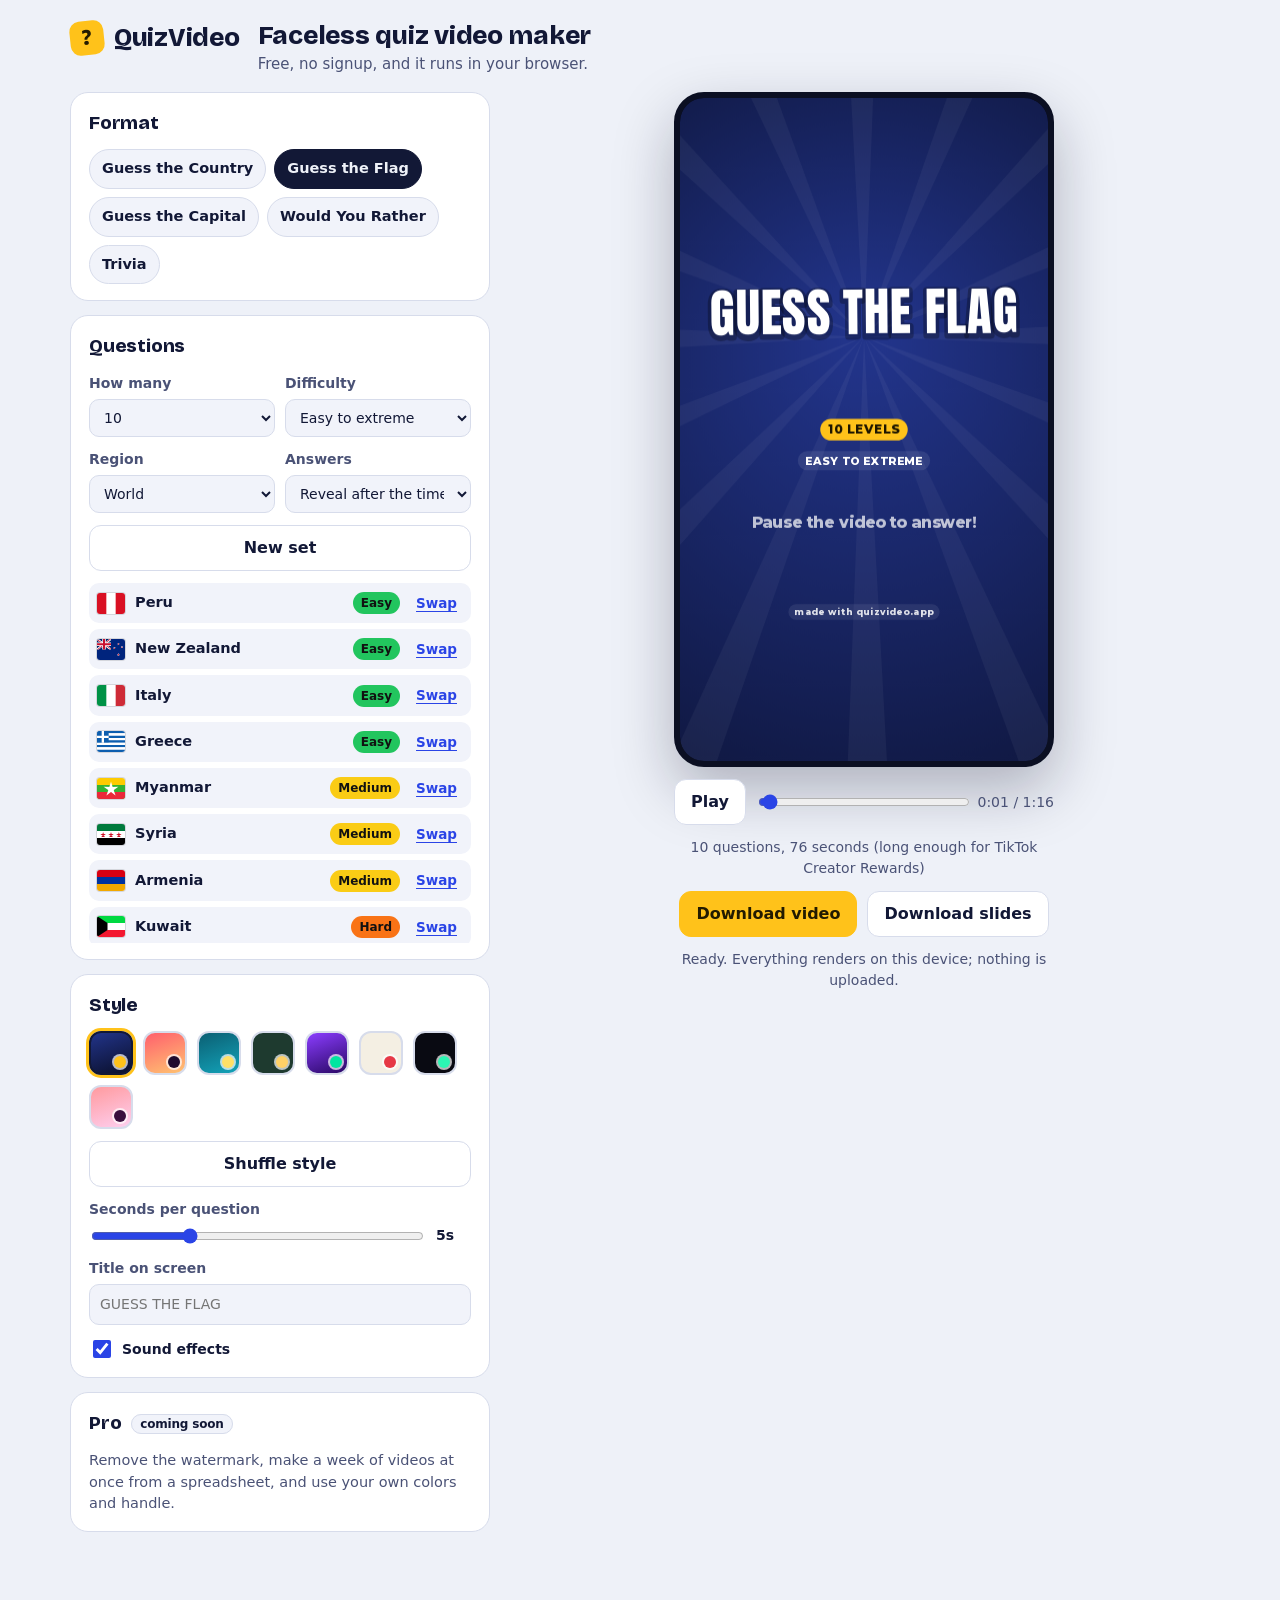
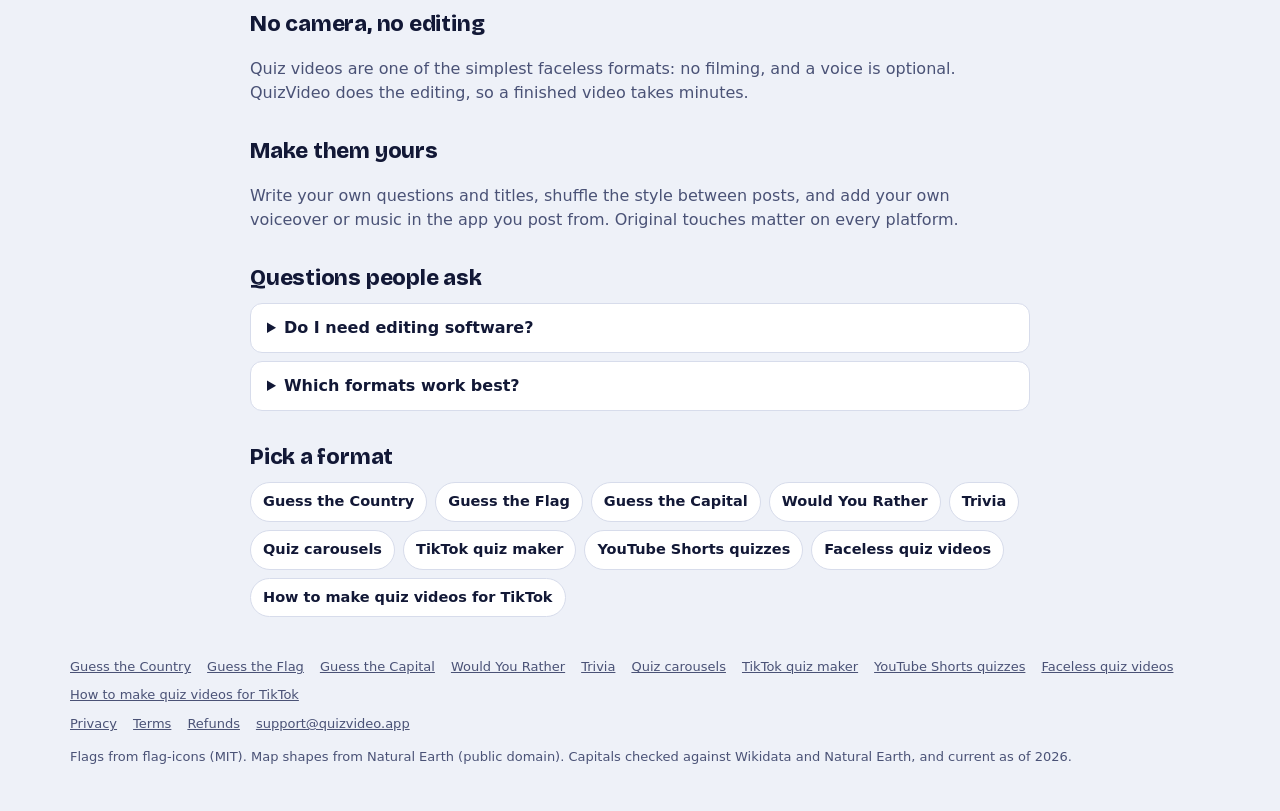
==== faceless-quiz-video-maker.html @ 6f943d4c "Add search pages, legal pages, sitemap and presets" ====
<!doctype html>
<html lang="en">
<head>
<meta charset="utf-8">
<meta name="viewport" content="width=device-width, initial-scale=1, viewport-fit=cover">
<title>Faceless Quiz Video Maker | QuizVideo</title>
<meta name="description" content="Make faceless quiz videos without filming or editing: geography quizzes, would you rather and trivia, exported as MP4 in your browser. Free, no signup.">
<meta name="theme-color" content="#0C1130">
<link rel="canonical" href="https://quizvideo.app/faceless-quiz-video-maker">
<meta property="og:type" content="website">
<meta property="og:site_name" content="QuizVideo">
<meta property="og:title" content="Faceless Quiz Video Maker | QuizVideo">
<meta property="og:description" content="Make faceless quiz videos without filming or editing: geography quizzes, would you rather and trivia, exported as MP4 in your browser. Free, no signup.">
<meta property="og:url" content="https://quizvideo.app/faceless-quiz-video-maker">
<meta name="twitter:card" content="summary">
<link rel="icon" href="/favicon.svg" type="image/svg+xml">
<!--QV:FONTS--><link rel="stylesheet" href="/fonts.css"><!--/QV:FONTS-->
<!--QV:CSS--><link rel="stylesheet" href="/app.css"><!--/QV:CSS-->
<!--QV:IMPORTMAP--><script type="importmap">{"imports":{"mediabunny":"/mediabunny.min.mjs","@mediabunny/aac-encoder":"/mediabunny-aac-encoder.min.mjs","fflate":"/fflate.mjs"}}</script><!--/QV:IMPORTMAP-->
<script>window.QV_PRESET={"format":"flag"}</script>
<!--QV:APP--><script type="module" src="/app.js"></script><!--/QV:APP-->
</head>
<body>
<header class="site">
  <a class="brand" href="/"><span class="mark" aria-hidden="true">?</span>QuizVideo</a>
  <div class="intro"><h1 class="h1">Faceless quiz video maker</h1><p class="tag">Free, no signup, and it runs in your browser.</p></div>
</header>

<main class="studio">
  <section class="stage" aria-label="Preview and export">
    <div class="phone"><canvas id="preview" width="540" height="960" aria-label="Video preview"></canvas></div>
    <div class="transport">
      <button id="play" type="button" class="btn" aria-pressed="false">Play</button>
      <input id="scrub" type="range" min="0" max="1000" value="0" aria-label="Seek through the video">
      <span id="time" class="time">0:00 / 0:00</span>
    </div>
    <p id="meta" class="meta"></p>
    <div class="exports">
      <button id="export-video" type="button" class="btn primary">Download video</button>
      <button id="export-slides" type="button" class="btn">Download slides</button>
    </div>
    <progress id="progress" max="1" value="0" hidden></progress>
    <p id="status" class="status" role="status" aria-live="polite">Loading...</p>
  </section>

  <section class="controls" aria-label="Settings">
    <div class="group">
      <h2>Format</h2>
      <div class="formats" role="radiogroup" aria-label="Format">
        <button type="button" role="radio" data-format="country" aria-checked="true">Guess the Country</button>
        <button type="button" role="radio" data-format="flag" aria-checked="false">Guess the Flag</button>
        <button type="button" role="radio" data-format="capital" aria-checked="false">Guess the Capital</button>
        <button type="button" role="radio" data-format="wyr" aria-checked="false">Would You Rather</button>
        <button type="button" role="radio" data-format="trivia" aria-checked="false">Trivia</button>
      </div>
    </div>

    <div class="group" id="geo-controls">
      <h2>Questions</h2>
      <div class="row">
        <label>How many
          <select id="count">
            <option>5</option><option>6</option><option>7</option><option>8</option><option>9</option>
            <option selected>10</option><option>12</option><option>15</option>
          </select>
        </label>
        <label>Difficulty
          <select id="difficulty">
            <option value="ramp" selected>Easy to extreme</option>
            <option value="easy">Easy</option><option value="medium">Medium</option>
            <option value="hard">Hard</option><option value="extreme">Extreme</option>
          </select>
        </label>
      </div>
      <div class="row">
        <label>Region
          <select id="region">
            <option>World</option><option>Europe</option><option>Asia</option><option>Africa</option>
            <option>North America</option><option>South America</option><option>Oceania</option>
          </select>
        </label>
        <label>Answers
          <select id="mode">
            <option value="reveal" selected>Reveal after the timer</option>
            <option value="choice">Multiple choice</option>
          </select>
        </label>
      </div>
      <button id="new-set" type="button" class="btn">New set</button>
      <ol id="items" class="items"></ol>
    </div>

    <div class="group" id="wyr-controls" hidden>
      <h2>Questions</h2>
      <label for="wyr-text">One per line, as option A | option B. Only add percentages (| 62 | 38) if you have real poll results.</label>
      <textarea id="wyr-text" rows="9" spellcheck="true"></textarea>
    </div>

    <div class="group" id="trivia-controls" hidden>
      <h2>Questions</h2>
      <label for="trivia-text">One per line, as question | right answer | wrong | wrong | wrong. For true or false, write statement | True.</label>
      <textarea id="trivia-text" rows="9" spellcheck="true"></textarea>
    </div>

    <div class="group">
      <h2>Style</h2>
      <div class="themes" id="themes" role="radiogroup" aria-label="Theme"></div>
      <button id="shuffle-style" type="button" class="btn">Shuffle style</button>
      <label class="range">Seconds per question
        <span class="range-row"><input id="seconds" type="range" min="3" max="10" value="5"><output id="seconds-out" for="seconds">5s</output></span>
      </label>
      <label>Title on screen
        <input id="title" type="text" maxlength="40" placeholder="GUESS THE COUNTRY" autocomplete="off">
      </label>
      <label class="check"><input id="sound" type="checkbox" checked> Sound effects</label>
    </div>

    <div class="group pro">
      <h2>Pro <span class="soon">coming soon</span></h2>
      <p>Remove the watermark, make a week of videos at once from a spreadsheet, and use your own colors and handle.</p>
    </div>
  </section>
</main>
<section class="info">
<h2>No camera, no editing</h2>
<p>Quiz videos are one of the simplest faceless formats: no filming, and a voice is optional. QuizVideo does the editing, so a finished video takes minutes.</p>
<h2>Make them yours</h2>
<p>Write your own questions and titles, shuffle the style between posts, and add your own voiceover or music in the app you post from. Original touches matter on every platform.</p>
<h2>Questions people ask</h2>
<details><summary>Do I need editing software?</summary><p>No. QuizVideo renders the finished MP4 in your browser.</p></details>
<details><summary>Which formats work best?</summary><p>Guess the Country and Guess the Flag are easy to binge, and Would You Rather invites comments.</p></details>
<h2>Pick a format</h2>
<ul class="links"><li><a href="/guess-the-country-video-maker">Guess the Country</a></li><li><a href="/guess-the-flag-video-maker">Guess the Flag</a></li><li><a href="/guess-the-capital-video-maker">Guess the Capital</a></li><li><a href="/would-you-rather-video-maker">Would You Rather</a></li><li><a href="/trivia-quiz-video-maker">Trivia</a></li><li><a href="/quiz-carousel-maker">Quiz carousels</a></li><li><a href="/tiktok-quiz-maker">TikTok quiz maker</a></li><li><a href="/youtube-shorts-quiz-maker">YouTube Shorts quizzes</a></li><li><a href="/faceless-quiz-video-maker">Faceless quiz videos</a></li><li><a href="/how-to-make-quiz-videos-for-tiktok">How to make quiz videos for TikTok</a></li></ul>
</section>

<footer class="site-foot">
  <nav aria-label="Formats"><a href="/guess-the-country-video-maker">Guess the Country</a><a href="/guess-the-flag-video-maker">Guess the Flag</a><a href="/guess-the-capital-video-maker">Guess the Capital</a><a href="/would-you-rather-video-maker">Would You Rather</a><a href="/trivia-quiz-video-maker">Trivia</a><a href="/quiz-carousel-maker">Quiz carousels</a><a href="/tiktok-quiz-maker">TikTok quiz maker</a><a href="/youtube-shorts-quiz-maker">YouTube Shorts quizzes</a><a href="/faceless-quiz-video-maker">Faceless quiz videos</a><a href="/how-to-make-quiz-videos-for-tiktok">How to make quiz videos for TikTok</a></nav>
  <nav aria-label="Legal"><a href="/privacy">Privacy</a><a href="/terms">Terms</a><a href="/refunds">Refunds</a><a href="mailto:support@quizvideo.app">support@quizvideo.app</a></nav>
  <p>Flags from flag-icons (MIT). Map shapes from Natural Earth (public domain). Capitals checked against Wikidata and Natural Earth, and current as of 2026.</p>
</footer>
</body>
</html>
---- fonts.css ----
/* Fonts: SIL Open Font License 1.1 (Anton, Luckiest Guy, Montserrat, Bricolage Grotesque) */
@font-face {
  font-family: 'Anton';
  font-style: normal;
  font-weight: 400;
  font-display: swap;
  src: url(/Anton-400-latin-ext.woff2) format('woff2');
  unicode-range: U+0100-02BA, U+02BD-02C5, U+02C7-02CC, U+02CE-02D7, U+02DD-02FF, U+0304, U+0308, U+0329, U+1D00-1DBF, U+1E00-1E9F, U+1EF2-1EFF, U+2020, U+20A0-20AB, U+20AD-20C4, U+2113, U+2C60-2C7F, U+A720-A7FF;
}
@font-face {
  font-family: 'Anton';
  font-style: normal;
  font-weight: 400;
  font-display: swap;
  src: url(/Anton-400-latin.woff2) format('woff2');
  unicode-range: U+0000-00FF, U+0131, U+0152-0153, U+02BB-02BC, U+02C6, U+02DA, U+02DC, U+0304, U+0308, U+0329, U+2000-206F, U+20AC, U+2122, U+2191, U+2193, U+2212, U+2215, U+FEFF, U+FFFD;
}
@font-face {
  font-family: 'Luckiest Guy';
  font-style: normal;
  font-weight: 400;
  font-display: swap;
  src: url(/LuckiestGuy-400-latin-ext.woff2) format('woff2');
  unicode-range: U+0100-02BA, U+02BD-02C5, U+02C7-02CC, U+02CE-02D7, U+02DD-02FF, U+0304, U+0308, U+0329, U+1D00-1DBF, U+1E00-1E9F, U+1EF2-1EFF, U+2020, U+20A0-20AB, U+20AD-20C4, U+2113, U+2C60-2C7F, U+A720-A7FF;
}
@font-face {
  font-family: 'Luckiest Guy';
  font-style: normal;
  font-weight: 400;
  font-display: swap;
  src: url(/LuckiestGuy-400-latin.woff2) format('woff2');
  unicode-range: U+0000-00FF, U+0131, U+0152-0153, U+02BB-02BC, U+02C6, U+02DA, U+02DC, U+0304, U+0308, U+0329, U+2000-206F, U+20AC, U+2122, U+2191, U+2193, U+2212, U+2215, U+FEFF, U+FFFD;
}
@font-face {
  font-family: 'Montserrat';
  font-style: normal;
  font-weight: 700;
  font-display: swap;
  src: url(/Montserrat-700-latin-ext.woff2) format('woff2');
  unicode-range: U+0100-02BA, U+02BD-02C5, U+02C7-02CC, U+02CE-02D7, U+02DD-02FF, U+0304, U+0308, U+0329, U+1D00-1DBF, U+1E00-1E9F, U+1EF2-1EFF, U+2020, U+20A0-20AB, U+20AD-20C4, U+2113, U+2C60-2C7F, U+A720-A7FF;
}
@font-face {
  font-family: 'Montserrat';
  font-style: normal;
  font-weight: 700;
  font-display: swap;
  src: url(/Montserrat-700-latin.woff2) format('woff2');
  unicode-range: U+0000-00FF, U+0131, U+0152-0153, U+02BB-02BC, U+02C6, U+02DA, U+02DC, U+0304, U+0308, U+0329, U+2000-206F, U+20AC, U+2122, U+2191, U+2193, U+2212, U+2215, U+FEFF, U+FFFD;
}
@font-face {
  font-family: 'Montserrat';
  font-style: normal;
  font-weight: 800;
  font-display: swap;
  src: url(/Montserrat-700-latin-ext.woff2) format('woff2');
  unicode-range: U+0100-02BA, U+02BD-02C5, U+02C7-02CC, U+02CE-02D7, U+02DD-02FF, U+0304, U+0308, U+0329, U+1D00-1DBF, U+1E00-1E9F, U+1EF2-1EFF, U+2020, U+20A0-20AB, U+20AD-20C4, U+2113, U+2C60-2C7F, U+A720-A7FF;
}
@font-face {
  font-family: 'Montserrat';
  font-style: normal;
  font-weight: 800;
  font-display: swap;
  src: url(/Montserrat-700-latin.woff2) format('woff2');
  unicode-range: U+0000-00FF, U+0131, U+0152-0153, U+02BB-02BC, U+02C6, U+02DA, U+02DC, U+0304, U+0308, U+0329, U+2000-206F, U+20AC, U+2122, U+2191, U+2193, U+2212, U+2215, U+FEFF, U+FFFD;
}
@font-face {
  font-family: 'Montserrat';
  font-style: normal;
  font-weight: 900;
  font-display: swap;
  src: url(/Montserrat-700-latin-ext.woff2) format('woff2');
  unicode-range: U+0100-02BA, U+02BD-02C5, U+02C7-02CC, U+02CE-02D7, U+02DD-02FF, U+0304, U+0308, U+0329, U+1D00-1DBF, U+1E00-1E9F, U+1EF2-1EFF, U+2020, U+20A0-20AB, U+20AD-20C4, U+2113, U+2C60-2C7F, U+A720-A7FF;
}
@font-face {
  font-family: 'Montserrat';
  font-style: normal;
  font-weight: 900;
  font-display: swap;
  src: url(/Montserrat-700-latin.woff2) format('woff2');
  unicode-range: U+0000-00FF, U+0131, U+0152-0153, U+02BB-02BC, U+02C6, U+02DA, U+02DC, U+0304, U+0308, U+0329, U+2000-206F, U+20AC, U+2122, U+2191, U+2193, U+2212, U+2215, U+FEFF, U+FFFD;
}
@font-face {
  font-family: 'Bricolage Grotesque';
  font-style: normal;
  font-weight: 600 800;
  font-stretch: 100%;
  font-display: swap;
  src: url(/BricolageGrotesque-600_800-latin-ext.woff2) format('woff2');
  unicode-range: U+0100-02BA, U+02BD-02C5, U+02C7-02CC, U+02CE-02D7, U+02DD-02FF, U+0304, U+0308, U+0329, U+1D00-1DBF, U+1E00-1E9F, U+1EF2-1EFF, U+2020, U+20A0-20AB, U+20AD-20C4, U+2113, U+2C60-2C7F, U+A720-A7FF;
}
@font-face {
  font-family: 'Bricolage Grotesque';
  font-style: normal;
  font-weight: 600 800;
  font-stretch: 100%;
  font-display: swap;
  src: url(/BricolageGrotesque-600_800-latin.woff2) format('woff2');
  unicode-range: U+0000-00FF, U+0131, U+0152-0153, U+02BB-02BC, U+02C6, U+02DA, U+02DC, U+0304, U+0308, U+0329, U+2000-206F, U+20AC, U+2122, U+2191, U+2193, U+2212, U+2215, U+FEFF, U+FFFD;
}
---- app.css ----
:root{
  color-scheme: light;
  --bg:#EEF1F8; --panel:#FFFFFF; --panel-2:#F1F3FA; --ink:#121836; --ink-2:#4A5276; --line:#D7DCEB;
  --accent:#FFC21A; --accent-ink:#231B00; --brand:#2A44E6; --good:#0F8F47; --bad:#C93338;
  --head:"Bricolage Grotesque", "Avenir Next", "Segoe UI", system-ui, sans-serif;
  --body:system-ui, -apple-system, "Segoe UI", Roboto, Helvetica, Arial, sans-serif;
  box-sizing:border-box;
  padding-top:env(safe-area-inset-top,0px);
  padding-bottom:env(safe-area-inset-bottom,0px);
}
@media (prefers-color-scheme: dark){
  :root:not([data-theme="light"]){
    color-scheme: dark;
    --bg:#0A0F28; --panel:#121A40; --panel-2:#19224F; --ink:#EEF1FF; --ink-2:#A9B1D8; --line:#28326B;
    --brand:#8C9BFF; --good:#3CD883; --bad:#FF7A7E;
  }
}
:root[data-theme="dark"]{
  color-scheme: dark;
  --bg:#0A0F28; --panel:#121A40; --panel-2:#19224F; --ink:#EEF1FF; --ink-2:#A9B1D8; --line:#28326B;
  --brand:#8C9BFF; --good:#3CD883; --bad:#FF7A7E;
}
*,*::before,*::after{box-sizing:inherit}
[hidden]{display:none!important}
html{scroll-padding-top:env(safe-area-inset-top,0px)}
body{margin:0;background:var(--bg);color:var(--ink);font:16px/1.5 var(--body);-webkit-text-size-adjust:100%}
button,select,input,textarea{font:inherit;color:inherit}
:focus-visible{outline:3px solid var(--brand);outline-offset:2px}

.site{max-width:1180px;margin:0 auto;padding:18px 20px 6px;display:flex;flex-wrap:wrap;align-items:baseline;gap:6px 18px}
.brand{font-family:var(--head);font-weight:800;font-size:26px;color:var(--ink);text-decoration:none;display:inline-flex;align-items:center;gap:10px;letter-spacing:-.01em}
.mark{display:grid;place-items:center;width:34px;height:34px;border-radius:10px;background:var(--accent);color:var(--accent-ink);font-size:22px;transform:rotate(-6deg)}
.tag{margin:0;color:var(--ink-2);font-size:15px}

.studio{max-width:1180px;margin:0 auto;padding:10px 20px 40px;display:grid;grid-template-columns:minmax(300px,420px) 1fr;gap:28px;align-items:start}
.stage{position:sticky;top:calc(env(safe-area-inset-top,0px) + 12px);display:grid;gap:12px;justify-items:center}
.phone{width:100%;max-width:380px;aspect-ratio:9/16;border-radius:30px;overflow:hidden;background:#000;box-shadow:0 24px 60px rgba(10,15,40,.28);border:6px solid #0b0f22}
.phone canvas{display:block;width:100%;height:100%}
.transport{width:100%;max-width:380px;display:grid;grid-template-columns:auto 1fr auto;gap:10px;align-items:center}
.transport input[type=range]{width:100%;accent-color:var(--brand)}
.time{font-variant-numeric:tabular-nums;font-size:14px;color:var(--ink-2)}
.meta{margin:0;font-size:14px;color:var(--ink-2);text-align:center;max-width:380px}
.exports{display:flex;gap:10px;flex-wrap:wrap;justify-content:center}
progress{width:100%;max-width:380px;height:10px;accent-color:var(--brand)}
.status{margin:0;font-size:14px;color:var(--ink-2);text-align:center;max-width:380px;min-height:1.5em}
.status[data-kind="ok"]{color:var(--good)}
.status[data-kind="err"]{color:var(--bad)}

.btn{border:1.5px solid var(--line);background:var(--panel);color:var(--ink);padding:10px 16px;border-radius:12px;font-weight:700;cursor:pointer}
.btn:hover{border-color:var(--ink-2)}
.btn.primary{background:var(--accent);border-color:var(--accent);color:var(--accent-ink)}
.btn.primary:hover{filter:brightness(1.05)}

.controls{display:grid;gap:14px;order:-1}
.group{background:var(--panel);border:1px solid var(--line);border-radius:18px;padding:16px 18px;display:grid;gap:12px}
.group h2{font-family:var(--head);font-size:19px;font-weight:800;margin:0;letter-spacing:-.01em}
.formats{display:flex;flex-wrap:wrap;gap:8px}
.formats button{border:1.5px solid var(--line);background:var(--panel-2);padding:8px 12px;border-radius:999px;cursor:pointer;font-weight:700;font-size:14.5px}
.formats button[aria-checked="true"]{background:var(--ink);color:var(--bg);border-color:var(--ink)}
.row{display:grid;grid-template-columns:1fr 1fr;gap:10px}
label{display:grid;gap:5px;font-size:14px;color:var(--ink-2);font-weight:600}
select,input[type=text],textarea{width:100%;background:var(--panel-2);border:1px solid var(--line);border-radius:10px;padding:9px 10px;color:var(--ink);font-weight:500}
textarea{resize:vertical;font-size:14.5px;line-height:1.45}
.range-row{display:flex;align-items:center;gap:10px}
.range-row input{flex:1;accent-color:var(--brand)}
.range output{font-variant-numeric:tabular-nums;color:var(--ink);font-weight:700;min-width:2.5em}
.check{display:flex;align-items:center;gap:8px;color:var(--ink)}
.check input{width:18px;height:18px;accent-color:var(--brand)}

.items{list-style:none;margin:0;padding:0;display:grid;gap:6px;max-height:360px;overflow:auto}
.items li{display:grid;grid-template-columns:28px 1fr auto auto;gap:10px;align-items:center;background:var(--panel-2);border-radius:10px;padding:6px 8px}
.items img{width:28px;height:21px;border-radius:3px;object-fit:cover;box-shadow:0 0 0 1px rgba(0,0,0,.12)}
.it-name{font-weight:600;font-size:14.5px;overflow:hidden;text-overflow:ellipsis;white-space:nowrap}
.tier{font-size:12px;font-weight:800;padding:2px 8px;border-radius:999px;color:#111;text-transform:capitalize}
.tier-easy{background:#22C55E}.tier-medium{background:#FACC15}.tier-hard{background:#F97316}.tier-extreme{background:#EF4444;color:#fff}
.mini{border:0;background:none;color:var(--brand);font-weight:700;font-size:13.5px;cursor:pointer;padding:4px 6px;text-decoration:underline;text-underline-offset:3px}

.themes{display:flex;flex-wrap:wrap;gap:10px}
.swatch{width:44px;height:44px;border-radius:12px;border:2px solid var(--line);cursor:pointer;position:relative;padding:0}
.swatch span{position:absolute;right:5px;bottom:5px;width:12px;height:12px;border-radius:50%;box-shadow:0 0 0 2px rgba(255,255,255,.7)}
.swatch[aria-checked="true"]{border-color:var(--ink);box-shadow:0 0 0 3px var(--accent)}

.pro p{margin:0;color:var(--ink-2);font-size:14.5px}
.soon{font-family:var(--body);font-size:12px;font-weight:700;background:var(--panel-2);border:1px solid var(--line);padding:2px 8px;border-radius:999px;vertical-align:middle;margin-left:6px}

.site-foot{max-width:1180px;margin:0 auto;padding:0 20px 32px;color:var(--ink-2);font-size:13px}

@media (max-width:860px){
  .studio{grid-template-columns:1fr}
  .stage{position:static}
  .controls{order:0}
  .phone{max-width:320px}
}
@media (prefers-reduced-motion: reduce){ *{scroll-behavior:auto!important} }

/* content pages */
.intro{display:grid;gap:2px}
.h1{font-family:var(--head);font-weight:800;font-size:clamp(20px,3vw,26px);line-height:1.2;margin:0;letter-spacing:-.01em}
.info{max-width:820px;margin:0 auto;padding:6px 20px 40px}
.info h2,.doc h2{font-family:var(--head);font-weight:800;font-size:22px;margin:30px 0 8px;letter-spacing:-.01em}
.info p,.info li,.doc p,.doc li{color:var(--ink-2);max-width:70ch}
.info ol,.info ul:not(.links){padding-left:22px}
.info details{background:var(--panel);border:1px solid var(--line);border-radius:12px;padding:12px 16px;margin:8px 0}
.info summary{cursor:pointer;font-weight:700;color:var(--ink)}
.info details p{margin:8px 0 0}
.links{list-style:none;padding:0;margin:0;display:flex;flex-wrap:wrap;gap:8px}
.links a{display:inline-block;padding:8px 12px;border-radius:999px;background:var(--panel);border:1px solid var(--line);color:var(--ink);text-decoration:none;font-weight:600;font-size:14.5px}
.links a:hover{border-color:var(--ink-2)}
.site-foot nav{display:flex;flex-wrap:wrap;gap:8px 16px;margin-bottom:10px}
.site-foot a{color:var(--ink-2)}
.doc{max-width:760px;margin:0 auto;padding:10px 20px 50px}
.doc h1{font-family:var(--head);font-weight:800;font-size:clamp(28px,5vw,40px);line-height:1.1;margin:12px 0 8px;letter-spacing:-.02em}
.doc .lede{font-size:17px}
.doc a{color:var(--brand)}
.cta{display:inline-block;margin:12px 0;padding:12px 18px;border-radius:12px;background:var(--accent);color:var(--accent-ink)!important;font-weight:800;text-decoration:none}
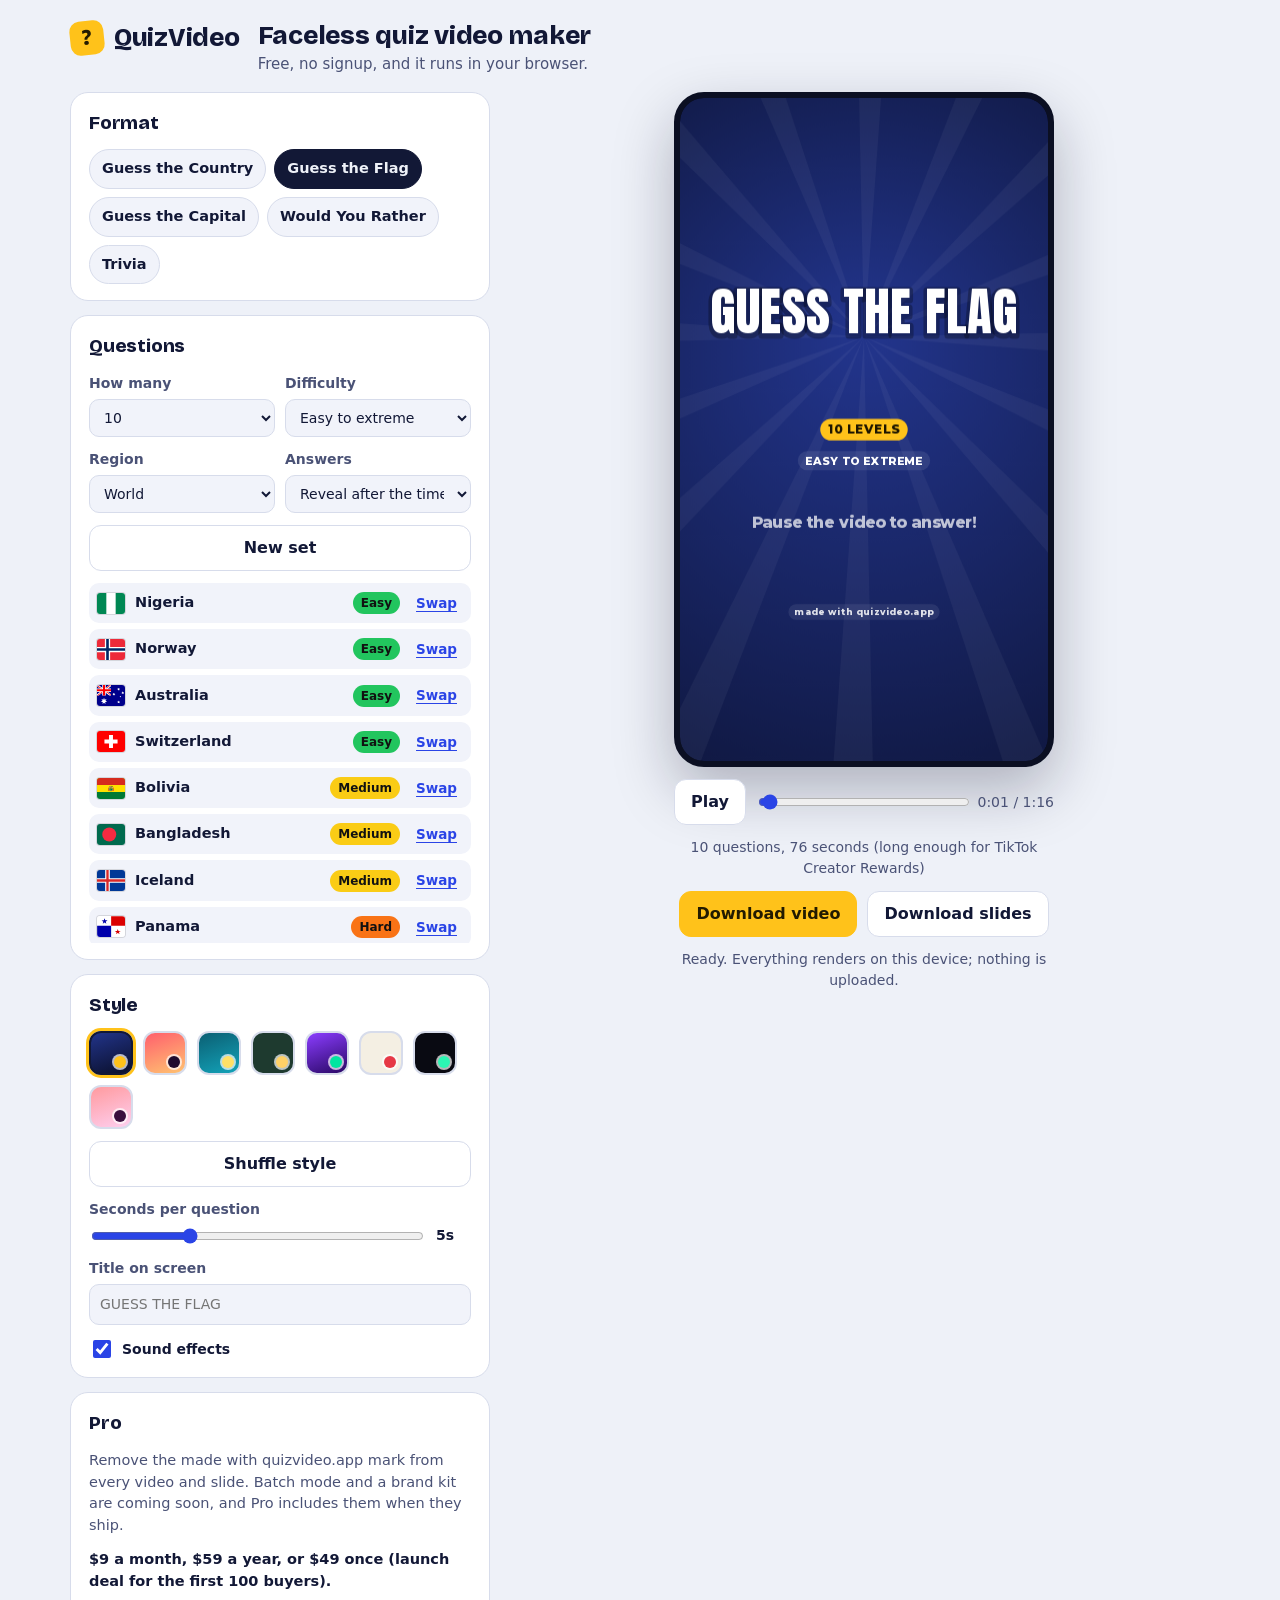
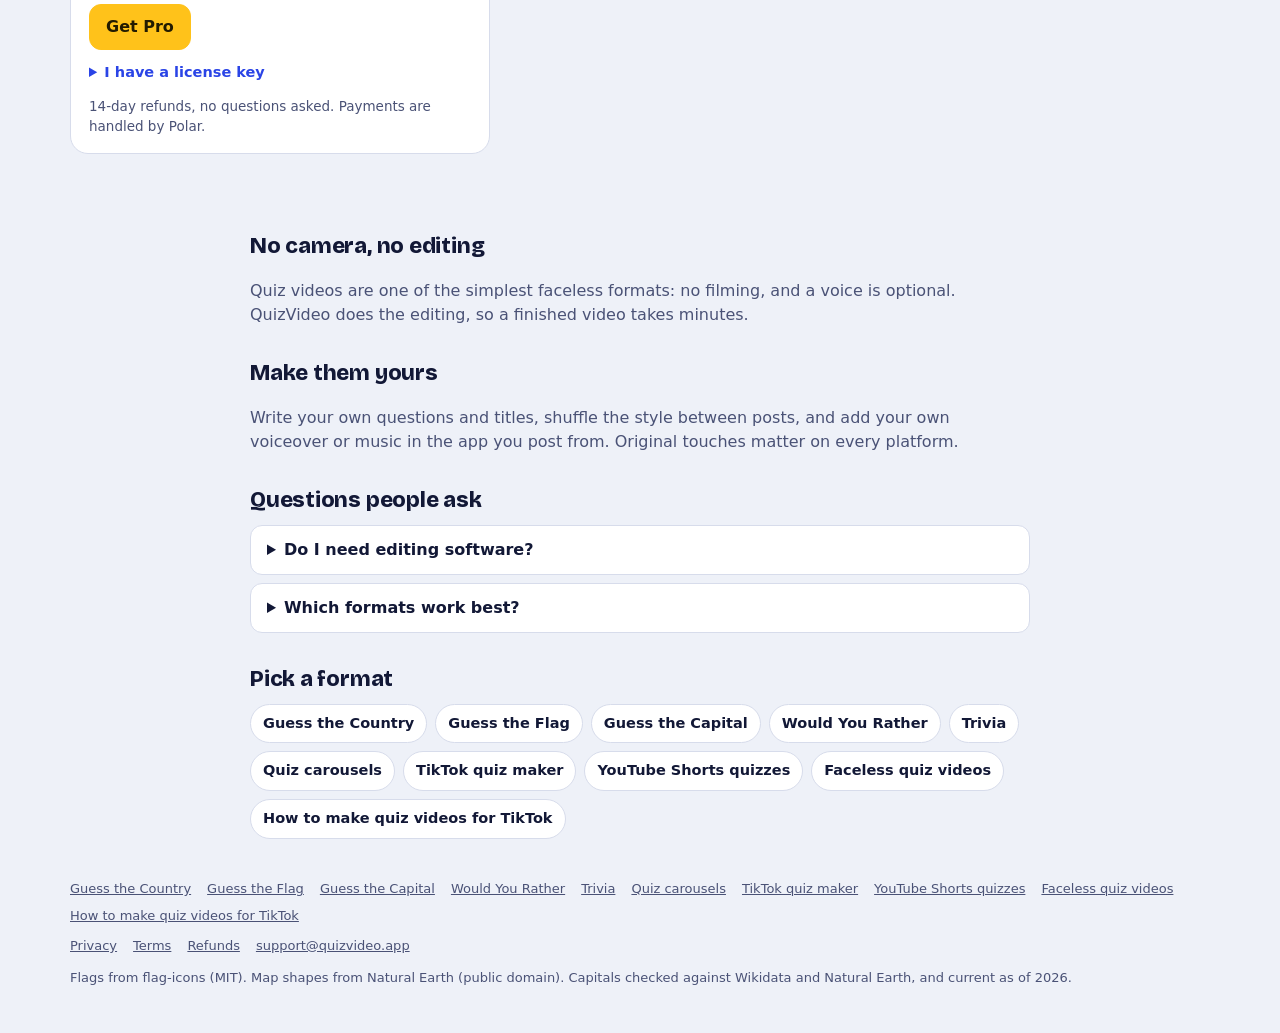
==== commit eb68c927: "Add social preview image and IndexNow key" ====
--- a/faceless-quiz-video-maker.html
+++ b/faceless-quiz-video-maker.html
@@ -12,7 +12,11 @@
 <meta property="og:title" content="Faceless Quiz Video Maker | QuizVideo">
 <meta property="og:description" content="Make faceless quiz videos without filming or editing: geography quizzes, would you rather and trivia, exported as MP4 in your browser. Free, no signup.">
 <meta property="og:url" content="https://quizvideo.app/faceless-quiz-video-maker">
-<meta name="twitter:card" content="summary">
+<meta name="twitter:card" content="summary_large_image">
+<meta property="og:image" content="https://quizvideo.app/og.png">
+<meta property="og:image:width" content="1200">
+<meta property="og:image:height" content="630">
+<meta property="og:image:alt" content="QuizVideo: quiz videos for TikTok, Reels and Shorts">
 <link rel="icon" href="/favicon.svg" type="image/svg+xml">
 <!--QV:FONTS--><link rel="stylesheet" href="/fonts.css"><!--/QV:FONTS-->
 <!--QV:CSS--><link rel="stylesheet" href="/app.css"><!--/QV:CSS-->
--- a/app.css
+++ b/app.css
@@ -113,3 +113,17 @@
 .doc .lede{font-size:17px}
 .doc a{color:var(--brand)}
 .cta{display:inline-block;margin:12px 0;padding:12px 18px;border-radius:12px;background:var(--accent);color:var(--accent-ink)!important;font-weight:800;text-decoration:none}
+
+/* Pro panel */
+.pro .price{color:var(--ink);font-weight:700;margin:0}
+.pro .btn.primary{display:inline-block;text-align:center;text-decoration:none;width:max-content}
+.lic summary{cursor:pointer;color:var(--brand);font-weight:700;font-size:14.5px}
+.lic-row{display:grid;grid-template-columns:1fr auto;gap:8px;margin-top:8px}
+.lic-row input{width:100%;background:var(--panel-2);border:1px solid var(--line);border-radius:10px;padding:9px 10px;color:var(--ink);font-family:ui-monospace,Menlo,Consolas,monospace;font-size:14px}
+.lic-status{margin:6px 0 0;font-size:14px;color:var(--ink-2)}
+.pro .fine{font-size:13.5px;color:var(--ink-2);margin:0}
+
+/* Would You Rather splits */
+.wyr-items li{grid-template-columns:minmax(0,1fr) auto}
+.wyr-items .it-name{white-space:normal;font-size:13.5px;line-height:1.3}
+.wyr-items select{width:auto;max-width:170px;padding:5px 8px;font-size:13.5px}
